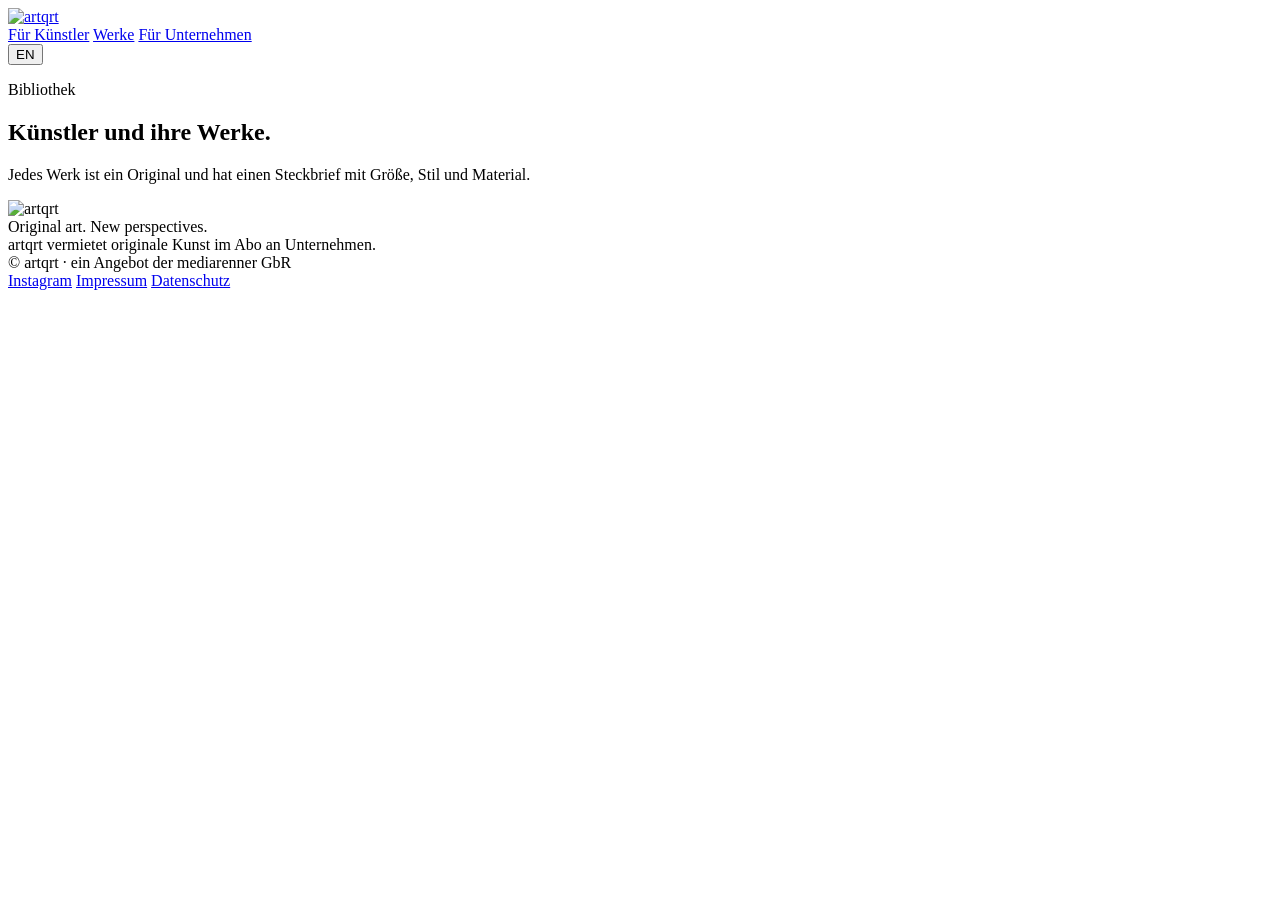
==== bibliothek.html @ bf6b47e0 "Add files via upload" ====
<!DOCTYPE html>
<html lang="de" data-title-en="Library: original art to rent | artqrt">
<head>
<meta charset="utf-8">
<meta name="viewport" content="width=device-width, initial-scale=1, viewport-fit=cover">
<title>Bibliothek: originale Kunst zum Mieten | artqrt</title>
<meta name="description" content="Die artqrt-Bibliothek: Originale von Künstlerinnen und Künstlern zum Mieten, jedes Werk mit Steckbrief zu Größe, Stil und Material.">
<link rel="canonical" href="https://www.artqrt.de/bibliothek.html">
<meta property="og:type" content="website">
<meta property="og:site_name" content="artqrt">
<meta property="og:locale" content="de_DE">
<meta property="og:url" content="https://www.artqrt.de/bibliothek.html">
<meta property="og:title" content="Bibliothek: originale Kunst zum Mieten | artqrt">
<meta property="og:description" content="Die artqrt-Bibliothek: Originale von Künstlerinnen und Künstlern zum Mieten, jedes Werk mit Steckbrief zu Größe, Stil und Material.">
<meta property="og:image" content="https://www.artqrt.de/assets/og.png">
<meta property="og:image:width" content="1200">
<meta property="og:image:height" content="630">
<meta property="og:image:alt" content="artqrt: originale Kunst im Abo für Unternehmen">
<meta name="twitter:card" content="summary_large_image">
<script type="application/ld+json">{"@context": "https://schema.org", "@graph": [{"@type": "Organization", "@id": "https://www.artqrt.de/#org", "name": "artqrt", "legalName": "mediarenner GbR", "description": "artqrt vermietet originale Kunst im Abo an Unternehmen. Die Werke wechseln alle 6 Monate, Versand und Versicherung sind im Preis enthalten.", "url": "https://www.artqrt.de/", "logo": "https://www.artqrt.de/assets/logo.svg", "email": "info@artqrt.de", "telephone": "+49 176 47305606", "vatID": "DE364329565", "address": {"@type": "PostalAddress", "streetAddress": "Liskircherstraße 17", "postalCode": "93049", "addressLocality": "Regensburg", "addressCountry": "DE"}, "slogan": "Art that changes with your space.", "sameAs": ["https://www.instagram.com/artqrt.official/"]}, {"@type": "BreadcrumbList", "itemListElement": [{"@type": "ListItem", "position": 1, "name": "artqrt", "item": "https://www.artqrt.de/"}, {"@type": "ListItem", "position": 2, "name": "Bibliothek", "item": "https://www.artqrt.de/bibliothek.html"}]}]}</script>
<link rel="icon" href="assets/favicon.svg" type="image/svg+xml">
<meta name="theme-color" content="#F6F1E7">
<meta name="color-scheme" content="light">
<link rel="stylesheet" href="assets/site.css">
<script src="assets/site.js"></script>
</head>
<body>
<header class="nav" id="nav">
  <div class="wrap nav-in">
    <a href="index.html" class="brand" aria-label="artqrt Startseite" data-en-label="artqrt home"><img class="logo" src="assets/logo.svg" alt="artqrt" width="113" height="26"></a>
    <nav class="nav-links" aria-label="Hauptnavigation" data-en-label="Main navigation">
      <a href="index.html#anmelden" data-en="For artists">Für Künstler</a>
      <a href="bibliothek.html" data-en="Works">Werke</a>
      <a href="index.html#unternehmen" data-en="For companies">Für Unternehmen</a>
    </nav>
    <div class="nav-tools">
      <button class="lang" id="lang" type="button">EN</button>
    </div>
  </div>
</header>

<main id="top">
  <section class="page-head">
    <div class="wrap">
      <p class="kicker" data-en="Library">Bibliothek</p>
      <h1 data-en="Artists and their works.">Künstler und ihre Werke.</h1>
      <p class="lead" data-en="Every work is an original and has a fact sheet with size, style and material.">Jedes Werk ist ein Original und hat einen Steckbrief mit Größe, Stil und Material.</p>
    </div>
  </section>
  <section class="section" style="padding-top:0" aria-live="polite">
    <div class="wrap">
      <div class="lib" id="lib"></div>
      <div class="empty" id="empty" hidden>
        <h2 data-en="The first works are coming soon.">Die ersten Werke kommen bald.</h2>
        <p data-en="We are looking through the first pre-registrations. As soon as artists are approved, their works appear here.">Wir sichten gerade die ersten Vorab-Anmeldungen. Sobald Künstlerinnen und Künstler freigegeben sind, erscheinen ihre Werke hier.</p>
        <a class="btn" href="index.html#anmelden" data-en="Pre-register as an artist">Als Künstler vorab anmelden</a>
      </div>
    </div>
  </section>
</main>
<footer>
  <div class="wrap">
    <div>
      <img class="logo" src="assets/logo-dark.svg" alt="artqrt" width="105" height="24">
      <div class="claim">Original art. New perspectives.</div>
      <div class="about" data-en="artqrt rents original art by subscription to companies.">artqrt vermietet originale Kunst im Abo an Unternehmen.</div>
      <div class="legalname">© <span id="yr"></span> artqrt · <span data-en="a service of mediarenner GbR">ein Angebot der mediarenner GbR</span></div>
    </div>
    <nav aria-label="Rechtliches und Kanäle" data-en-label="Legal and channels">
      <a href="https://www.instagram.com/artqrt.official/" target="_blank" rel="noopener">Instagram</a>
      <a href="impressum.html" data-en="Legal notice">Impressum</a>
      <a href="datenschutz.html" data-en="Privacy">Datenschutz</a>
    </nav>
  </div>
</footer>
<script>
/* Liest die Bibliothek über die Edge Function "library": nur freigegebene Werke freigegebener Künstler,
   mit Bild-Links, die eine Stunde gültig sind. Ohne Backend (Demo-Modus) bleibt die Bibliothek leer. */
const A = window.ARTQRT, T = A.T, C = A.CONFIG, esc = A.esc;
async function loadWorks() {
  if (!C.backend.url) return [];
  const r = await fetch(`${C.backend.url}/functions/v1/library`,
    { headers: { apikey: C.backend.anonKey, Authorization: `Bearer ${C.backend.anonKey}` } });
  if (!r.ok) throw new Error(`status ${r.status}`);
  return r.json();
}
function card(w) {
  const rows = [[T("Größe", "Size"), `${esc(w.width_cm)} × ${esc(w.height_cm)} cm`], [T("Stil", "Style"), esc(w.style)], [T("Material", "Material"), esc(w.material)], [T("Jahr", "Year"), esc(w.year)]];
  return `<article class="lib-card">
    <div class="pic"><img src="${esc(w.image_url)}" alt="${esc(w.title)}" loading="lazy"></div>
    <div class="brief"><div class="brief-head"><span class="t">${esc(w.title)}</span><span class="tag">Original</span></div><div class="a">${esc(w.artist)}</div>
      <dl>${rows.filter(r => r[1]).map(([k, v]) => `<dt>${k}</dt><dd>${v}</dd>`).join("")}</dl></div>
  </article>`;
}
loadWorks().catch(() => []).then(list => {
  if (!list.length) { document.getElementById("empty").hidden = false; return; }
  document.getElementById("lib").innerHTML = list.map(card).join("");
});
</script>
</body>
</html>
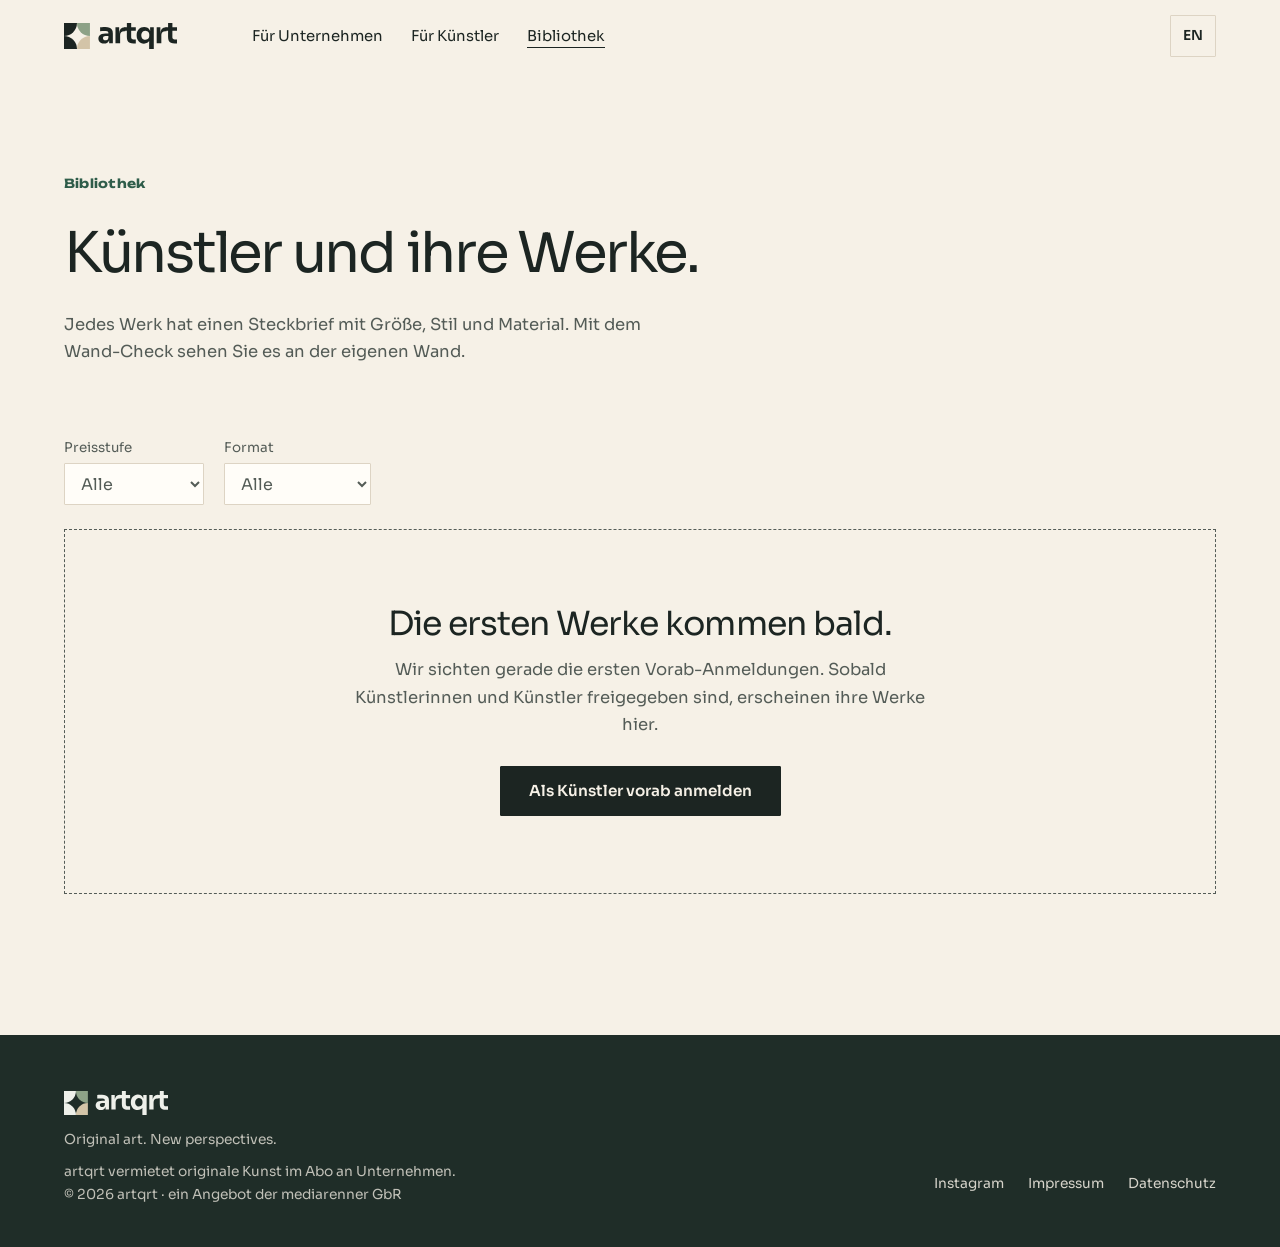
==== commit 25d711c5: "Große Website startklar: Künstler-Seite aus One-Pager, Anfrageformular, Bibliothek mit Preisstufen, " ====
--- a/bibliothek.html
+++ b/bibliothek.html
@@ -4,20 +4,20 @@
 <meta charset="utf-8">
 <meta name="viewport" content="width=device-width, initial-scale=1, viewport-fit=cover">
 <title>Bibliothek: originale Kunst zum Mieten | artqrt</title>
-<meta name="description" content="Die artqrt-Bibliothek: Originale von Künstlerinnen und Künstlern zum Mieten, jedes Werk mit Steckbrief zu Größe, Stil und Material.">
+<meta name="description" content="Die artqrt-Bibliothek: Originale von Künstlerinnen und Künstlern zum Mieten, jedes Werk mit Steckbrief und Wand-Check.">
 <link rel="canonical" href="https://www.artqrt.de/bibliothek.html">
 <meta property="og:type" content="website">
 <meta property="og:site_name" content="artqrt">
 <meta property="og:locale" content="de_DE">
 <meta property="og:url" content="https://www.artqrt.de/bibliothek.html">
 <meta property="og:title" content="Bibliothek: originale Kunst zum Mieten | artqrt">
-<meta property="og:description" content="Die artqrt-Bibliothek: Originale von Künstlerinnen und Künstlern zum Mieten, jedes Werk mit Steckbrief zu Größe, Stil und Material.">
+<meta property="og:description" content="Die artqrt-Bibliothek: Originale von Künstlerinnen und Künstlern zum Mieten, jedes Werk mit Steckbrief und Wand-Check.">
 <meta property="og:image" content="https://www.artqrt.de/assets/og.png">
 <meta property="og:image:width" content="1200">
 <meta property="og:image:height" content="630">
 <meta property="og:image:alt" content="artqrt: originale Kunst im Abo für Unternehmen">
 <meta name="twitter:card" content="summary_large_image">
-<script type="application/ld+json">{"@context": "https://schema.org", "@graph": [{"@type": "Organization", "@id": "https://www.artqrt.de/#org", "name": "artqrt", "legalName": "mediarenner GbR", "description": "artqrt vermietet originale Kunst im Abo an Unternehmen. Die Werke wechseln alle 6 Monate, Versand und Versicherung sind im Preis enthalten.", "url": "https://www.artqrt.de/", "logo": "https://www.artqrt.de/assets/logo.svg", "email": "info@artqrt.de", "telephone": "+49 176 47305606", "vatID": "DE364329565", "address": {"@type": "PostalAddress", "streetAddress": "Liskircherstraße 17", "postalCode": "93049", "addressLocality": "Regensburg", "addressCountry": "DE"}, "slogan": "Art that changes with your space.", "sameAs": ["https://www.instagram.com/artqrt.official/"]}, {"@type": "BreadcrumbList", "itemListElement": [{"@type": "ListItem", "position": 1, "name": "artqrt", "item": "https://www.artqrt.de/"}, {"@type": "ListItem", "position": 2, "name": "Bibliothek", "item": "https://www.artqrt.de/bibliothek.html"}]}]}</script>
+<script type="application/ld+json">{"@context": "https://schema.org", "@graph": [{"@type": "Organization", "@id": "https://www.artqrt.de/#org", "name": "artqrt", "legalName": "mediarenner GbR", "description": "artqrt vermietet originale Kunst im Abo an Unternehmen. Die Werke wechseln alle 6 Monate, Lieferung und Rückversand sind im Preis enthalten.", "url": "https://www.artqrt.de/", "logo": "https://www.artqrt.de/assets/logo.svg", "email": "info@artqrt.de", "telephone": "+49 176 47305606", "vatID": "DE364329565", "address": {"@type": "PostalAddress", "streetAddress": "Liskircherstraße 17", "postalCode": "93049", "addressLocality": "Regensburg", "addressCountry": "DE"}, "slogan": "Art that changes with your space.", "sameAs": ["https://www.instagram.com/artqrt.official/"]}, {"@type": "BreadcrumbList", "itemListElement": [{"@type": "ListItem", "position": 1, "name": "artqrt", "item": "https://www.artqrt.de/"}, {"@type": "ListItem", "position": 2, "name": "Bibliothek", "item": "https://www.artqrt.de/bibliothek.html"}]}]}</script>
 <link rel="icon" href="assets/favicon.svg" type="image/svg+xml">
 <meta name="theme-color" content="#F6F1E7">
 <meta name="color-scheme" content="light">
@@ -29,12 +29,13 @@
   <div class="wrap nav-in">
     <a href="index.html" class="brand" aria-label="artqrt Startseite" data-en-label="artqrt home"><img class="logo" src="assets/logo.svg" alt="artqrt" width="113" height="26"></a>
     <nav class="nav-links" aria-label="Hauptnavigation" data-en-label="Main navigation">
-      <a href="index.html#anmelden" data-en="For artists">Für Künstler</a>
-      <a href="bibliothek.html" data-en="Works">Werke</a>
-      <a href="index.html#unternehmen" data-en="For companies">Für Unternehmen</a>
+      <a href="unternehmen.html" data-en="For companies">Für Unternehmen</a>
+      <a href="kuenstler.html" data-en="For artists">Für Künstler</a>
+      <a href="bibliothek.html" data-en="Library">Bibliothek</a>
     </nav>
     <div class="nav-tools">
       <button class="lang" id="lang" type="button">EN</button>
+      <a href="login.html" class="btn btn-quiet">Login</a>
     </div>
   </div>
 </header>
@@ -44,16 +45,21 @@
     <div class="wrap">
       <p class="kicker" data-en="Library">Bibliothek</p>
       <h1 data-en="Artists and their works.">Künstler und ihre Werke.</h1>
-      <p class="lead" data-en="Every work is an original and has a fact sheet with size, style and material.">Jedes Werk ist ein Original und hat einen Steckbrief mit Größe, Stil und Material.</p>
+      <p class="lead" data-en="Every work has a fact sheet with size, style and material. With the wall check you see it on your own wall.">Jedes Werk hat einen Steckbrief mit Größe, Stil und Material. Mit dem Wand-Check sehen Sie es an der eigenen Wand.</p>
     </div>
   </section>
   <section class="section" style="padding-top:0" aria-live="polite">
     <div class="wrap">
+      <div class="lib-filter" id="filter" hidden>
+        <label><span data-en="Price tier">Preisstufe</span><select id="fTier"><option value="" data-en="All">Alle</option><option value="A">A</option><option value="B">B</option><option value="C">C</option><option value="D">D</option></select></label>
+        <label><span data-en="Format">Format</span><select id="fFormat"><option value="" data-en="All">Alle</option><option value="hoch" data-en="Portrait">Hochformat</option><option value="quer" data-en="Landscape">Querformat</option><option value="quadrat" data-en="Square">Quadratisch</option></select></label>
+        <span class="small muted" id="fCount"></span>
+      </div>
       <div class="lib" id="lib"></div>
       <div class="empty" id="empty" hidden>
         <h2 data-en="The first works are coming soon.">Die ersten Werke kommen bald.</h2>
         <p data-en="We are looking through the first pre-registrations. As soon as artists are approved, their works appear here.">Wir sichten gerade die ersten Vorab-Anmeldungen. Sobald Künstlerinnen und Künstler freigegeben sind, erscheinen ihre Werke hier.</p>
-        <a class="btn" href="index.html#anmelden" data-en="Pre-register as an artist">Als Künstler vorab anmelden</a>
+        <a class="btn" href="kuenstler.html" data-en="Pre-register as an artist">Als Künstler vorab anmelden</a>
       </div>
     </div>
   </section>
@@ -85,16 +91,32 @@
   return r.json();
 }
 function card(w) {
-  const rows = [[T("Größe", "Size"), `${esc(w.width_cm)} × ${esc(w.height_cm)} cm`], [T("Stil", "Style"), esc(w.style)], [T("Material", "Material"), esc(w.material)], [T("Jahr", "Year"), esc(w.year)]];
+  const rows = [[T("Größe", "Size"), w.width_cm && w.height_cm ? `${esc(w.width_cm)} × ${esc(w.height_cm)} cm` : ""], [T("Technik", "Medium"), esc(w.material)], [T("Stil", "Style"), esc(w.style)], [T("Jahr", "Year"), esc(w.year)]];
+  const price = w.tier ? `${T("Stufe", "Tier")} ${esc(w.tier)} · ${w.rent ? `${A.money(w.rent)} ${T("Werkmiete netto pro Monat", "rent net per month")}` : T("Werkmiete auf Anfrage", "rent on request")}` : "";
+  const q = new URLSearchParams({ img: w.image_url, w: w.width_cm, h: w.height_cm, title: w.title });
   return `<article class="lib-card">
-    <div class="pic"><img src="${esc(w.image_url)}" alt="${esc(w.title)}" loading="lazy"></div>
-    <div class="brief"><div class="brief-head"><span class="t">${esc(w.title)}</span><span class="tag">Original</span></div><div class="a">${esc(w.artist)}</div>
-      <dl>${rows.filter(r => r[1]).map(([k, v]) => `<dt>${k}</dt><dd>${v}</dd>`).join("")}</dl></div>
-  </article>`;
+    <div class="pic"><img src="${esc(w.image_url)}" alt="${esc(w.title)}, ${esc(w.artist)}" loading="lazy"></div>
+    <div class="brief"><div class="brief-head"><span class="t">${esc(w.title)}</span><span class="tag">Original</span></div><div class="a">${esc(w.artist)}${w.city ? `, ${esc(w.city)}` : ""}</div>
+      ${w.description ? `<p class="desc">${esc(w.description)}</p>` : ""}
+      <dl>${rows.filter(r => r[1]).map(([k, v]) => `<dt>${k}</dt><dd>${v}</dd>`).join("")}</dl>
+      ${price ? `<div class="fee">${price}</div>` : ""}</div>
+    ${w.freight ? `<div class="fee">${T("Versand per Kunstspedition", "Shipped by art shipper")}: + ${A.money(C.freightSurcharge)} ${T("netto pro Monat", "net per month")}</div>` : ""}
+    <a class="btn btn-quiet" href="wand-check.html?${q}">${T("An meiner Wand ansehen", "See it on my wall")}</a>
+    <a class="link" href="unternehmen.html#anfrage">${T("Anfragen", "Ask about it")}</a></article>`;
+}
+const format = w => { const r = (+w.width_cm || 0) / (+w.height_cm || 1); return !w.width_cm || !w.height_cm ? "" : r > 1.1 ? "quer" : r < 0.9 ? "hoch" : "quadrat"; };
+let all = [];
+function show() {
+  const t = document.getElementById("fTier").value, f = document.getElementById("fFormat").value;
+  const list = all.filter(w => (!t || w.tier === t) && (!f || format(w) === f));
+  document.getElementById("lib").innerHTML = list.map(card).join("");
+  document.getElementById("fCount").textContent = T(`${list.length} von ${all.length} Werken`, `${list.length} of ${all.length} works`);
 }
 loadWorks().catch(() => []).then(list => {
   if (!list.length) { document.getElementById("empty").hidden = false; return; }
-  document.getElementById("lib").innerHTML = list.map(card).join("");
+  all = list; document.getElementById("filter").hidden = false;
+  document.getElementById("fTier").addEventListener("change", show); document.getElementById("fFormat").addEventListener("change", show);
+  show();
 });
 </script>
 </body>
--- a/assets/site.css
+++ b/assets/site.css
@@ -0,0 +1,422 @@
+/* Schriften lokal (DSGVO): Dateien liegen in /fonts, keine Verbindung zu Google */
+@font-face{font-family:'Unbounded';src:url('../fonts/unbounded-700.woff2') format('woff2');font-weight:700;font-style:normal;font-display:swap}
+@font-face{font-family:'Sora';src:url('../fonts/sora-400.woff2') format('woff2');font-weight:400;font-style:normal;font-display:swap}
+@font-face{font-family:'Sora';src:url('../fonts/sora-600.woff2') format('woff2');font-weight:500 600;font-style:normal;font-display:swap}
+@font-face{font-family:'Sora';src:url('../fonts/sora-700.woff2') format('woff2');font-weight:700;font-style:normal;font-display:swap}
+:root{
+  /* artqrt Branding Booklet, Salbei */
+  --paper:#F6F1E7; --wall:#ECE5D8; --wall-deep:#E2D9C8; --ink:#1C2522; --stone:#545C57;
+  --line:#DDD4C4; --sage:#8DA287; --forest:#2F5D4A; --sand:#D3C4A8; --sand-soft:#EFE6D6; --night:#1F2D28;
+  --err:#9A3B2E; --field:#FFFDF8; --on-night:#F6F1E7; --light:rgba(255,252,244,.85); --floor:#DDD3C1;
+  --display:'Unbounded','Arial Black','Helvetica Neue',Arial,sans-serif;
+  --sans:'Sora','Helvetica Neue',Helvetica,Arial,sans-serif;
+  --pad:clamp(20px,5vw,64px); --max:1280px; --ease:cubic-bezier(.22,.61,.36,1);
+  color-scheme:light; box-sizing:border-box;
+  padding-top:env(safe-area-inset-top,0px); padding-bottom:env(safe-area-inset-bottom,0px);
+}
+*,*::before,*::after{box-sizing:inherit}
+html{scroll-behavior:smooth; scroll-padding-top:calc(80px + env(safe-area-inset-top,0px)); -webkit-text-size-adjust:100%}
+body{margin:0; background:var(--paper); color:var(--ink); font:400 16.5px/1.65 var(--sans); -webkit-font-smoothing:antialiased}
+::selection{background:var(--sage); color:#1C2522}
+img{max-width:100%; display:block}
+a{color:inherit}
+.prose a,.ans a,.check a{color:var(--forest); text-underline-offset:3px}
+button,input,select,textarea{font:inherit; color:inherit}
+:focus-visible{outline:2px solid var(--ink); outline-offset:3px}
+@media (prefers-reduced-motion:reduce){*{transition:none!important;animation:none!important} html{scroll-behavior:auto}}
+h1,h2,h3{margin:0; font-family:var(--sans); font-weight:400; letter-spacing:-.03em}
+h2{font-size:clamp(2.1rem,3.8vw,3.3rem); line-height:1.06}
+h3{font-size:1.25rem; line-height:1.3; letter-spacing:-.02em}
+p{margin:0}
+.wrap{max-width:var(--max); margin:0 auto; padding-inline:var(--pad)}
+.muted{color:var(--stone)}
+.small{font-size:.86rem; line-height:1.5}
+.grid12{display:grid; grid-template-columns:repeat(12,1fr); gap:0 24px}
+
+.btn{display:inline-flex; align-items:center; justify-content:center; min-height:50px; padding:0 28px; background:var(--ink); color:var(--paper); border:1px solid var(--ink); border-radius:1px; text-decoration:none; font-weight:500; font-size:.95rem; cursor:pointer; transition:background .3s var(--ease),color .3s var(--ease)}
+.btn:hover{background:transparent; color:var(--ink)}
+.btn[disabled]{opacity:.55; cursor:progress}
+.btn-quiet{background:transparent; color:var(--ink)}
+.btn-quiet:hover{background:var(--ink); color:var(--paper)}
+.link{display:inline-flex; align-items:center; min-height:48px; text-decoration:none; font-weight:500; font-size:.95rem; background:linear-gradient(currentColor,currentColor) 0 calc(100% - 12px)/100% 1px no-repeat}
+
+/* nav */
+.nav{position:fixed; top:0; left:0; right:0; z-index:30; padding-top:env(safe-area-inset-top,0px); transition:background .4s,border-color .4s; border-bottom:1px solid transparent}
+.nav.is-solid{background:color-mix(in srgb,var(--paper) 92%,transparent); backdrop-filter:blur(10px); -webkit-backdrop-filter:blur(10px); border-bottom-color:var(--line)}
+.nav-in{display:flex; align-items:center; height:72px; gap:24px}
+.brand{display:inline-flex; align-items:center; text-decoration:none; color:var(--ink); min-height:44px}
+.logo{display:block; height:26px; width:auto}
+.nav .btn{margin-left:auto; min-height:42px; padding:0 20px; font-size:.9rem}
+
+/* hero */
+.hero{background:var(--paper); padding-top:72px}
+.hero-grid{display:grid; grid-template-columns:repeat(12,1fr); gap:0 clamp(24px,4vw,64px); align-items:center; min-height:min(88vh,860px); padding-block:clamp(32px,6vh,72px)}
+.hero-copy{grid-column:1/span 6}
+.kicker{font-family:var(--display); font-weight:700; font-size:.78rem; letter-spacing:.02em; color:var(--forest); margin-bottom:28px}
+.hero h1{font-weight:400; font-size:clamp(2.5rem,4.6vw,4.4rem); line-height:1.06; letter-spacing:-.04em}
+.hero h1 span{display:block; color:var(--stone)}
+.hero-sub{max-width:38ch; margin-top:28px; color:var(--stone)}
+.hero-cta{display:flex; flex-wrap:wrap; gap:14px 30px; margin-top:36px; align-items:center}
+.hero-scene{grid-column:7/span 6; position:relative; align-self:stretch; min-height:560px}
+.room{position:absolute; inset:0; overflow:hidden; background:radial-gradient(120% 80% at 18% 0%,var(--light) 0%,transparent 60%),var(--wall)}
+.room-svg{position:absolute; left:0; right:0; bottom:0; width:100%; height:auto}
+/* painting box in room units: centre 50 %, bottom at 470/750 of room-svg; JS keeps it aligned */
+.painting{position:absolute; left:50%; transform:translateX(-50%); box-sizing:content-box; padding:var(--fp,8px); background:linear-gradient(135deg,#CDB590,#A88D69); box-shadow:0 2px 3px rgba(40,30,20,.12),0 22px 40px -18px rgba(40,30,20,.45),18px 30px 60px -30px rgba(40,30,20,.3); transition:width .6s var(--ease),height .6s var(--ease),top .6s var(--ease),opacity .45s var(--ease)}
+.painting.swap{opacity:0}
+.painting .canvas{width:100%; height:100%; overflow:hidden; background:#EAE2D3}
+.painting .canvas svg,.painting .canvas img{width:100%; height:100%; display:block; object-fit:fill}
+.room-note{position:absolute; right:clamp(14px,2vw,24px); bottom:10px; margin:0; font-size:.74rem; color:var(--stone)}
+.menu-btn{display:none}
+.d-touch{display:none}
+@media (max-width:900px){.hero-copy,.hero-scene{grid-column:1/-1} .hero-copy{padding-bottom:40px} .hero-scene{min-height:0; aspect-ratio:4/5; max-height:620px} .hero-grid{padding-bottom:0}}
+
+/* process + criteria */
+.section{padding-block:clamp(88px,11vw,160px)}
+.process{display:grid; grid-template-columns:repeat(3,1fr); gap:clamp(28px,4vw,56px); margin-top:64px; border-top:2px solid var(--sage)}
+.process article{padding-top:24px}
+.process .n{font-family:var(--display); font-weight:700; font-size:.95rem; color:var(--forest); margin-bottom:10px}
+.process p{margin-top:10px; color:var(--stone); max-width:32ch}
+.criteria{margin-top:clamp(72px,9vw,120px)}
+.criteria h3{grid-column:1/span 4}
+.criteria ul{grid-column:6/span 7; list-style:none; margin:0; padding:0; display:grid; grid-template-columns:1fr 1fr; gap:22px 32px}
+.criteria li{padding-top:14px; border-top:1px solid var(--line)}
+@media (max-width:820px){.process{grid-template-columns:1fr} .criteria h3,.criteria ul{grid-column:1/-1} .criteria ul{margin-top:28px; grid-template-columns:1fr}}
+.guide>h2{grid-column:1/span 4}
+.guide-list{grid-column:6/span 7; display:grid; grid-template-columns:1fr 1fr; gap:40px 32px}
+.guide-list article{padding-top:16px; border-top:1px solid var(--line)}
+.guide-list p{margin-top:10px; color:var(--stone)}
+@media (max-width:900px){.guide>h2,.guide-list{grid-column:1/-1} .guide-list{margin-top:40px}}
+@media (max-width:560px){.guide-list{grid-template-columns:1fr; gap:28px}}
+
+/* form */
+.form-sec{background:var(--wall); padding-block:clamp(88px,11vw,150px)}
+.form-head{display:flex; justify-content:space-between; align-items:end; flex-wrap:wrap; gap:16px 32px; margin-bottom:48px}
+form{background:var(--paper); padding:clamp(24px,5vw,72px)}
+fieldset{border:0; padding:0; margin:0 0 clamp(56px,7vw,88px); display:grid; grid-template-columns:repeat(12,1fr); gap:0 24px}
+fieldset:last-of-type{margin-bottom:0}
+
+.fs-title{grid-column:1/span 4}
+.fs-title .n{font-family:var(--display); font-weight:700; font-size:.9rem; color:var(--forest)}
+.fs-title h3{margin-top:4px}
+.fs-title p{margin-top:10px; color:var(--stone); font-size:.93rem; max-width:30ch}
+.fs-body{grid-column:5/span 8; display:grid; grid-template-columns:1fr 1fr; gap:22px 20px}
+.full{grid-column:1/-1}
+@media (max-width:900px){.fs-title,.fs-body{grid-column:1/-1} .fs-body{margin-top:28px}}
+@media (max-width:560px){.fs-body{grid-template-columns:1fr}}
+.field label,.field .lbl{display:block; font-size:.88rem; font-weight:500; margin-bottom:8px}
+.field .opt{font-weight:400; color:var(--stone)}
+input[type=text],input[type=email],input[type=tel],input[type=url],input[type=number],input[type=month],select,textarea{width:100%; min-height:50px; padding:12px 14px; background:var(--field); border:1px solid var(--line); border-radius:1px; font-size:16px; transition:border-color .2s}
+textarea{min-height:120px; resize:vertical; line-height:1.5}
+input:focus,select:focus,textarea:focus{outline:none; border-color:var(--ink)}
+.field.invalid input,.field.invalid textarea,.field.invalid select{border-color:var(--err)}
+.hint{font-size:.82rem; color:var(--stone); margin-top:6px}
+.error{font-size:.82rem; color:var(--err); margin-top:6px; display:none}
+.field.invalid .error{display:block}
+.chips{display:flex; flex-wrap:wrap; gap:8px}
+.chip input{position:absolute; opacity:0; pointer-events:none}
+.chip span{display:inline-flex; align-items:center; min-height:40px; padding:0 14px; border:1px solid var(--line); cursor:pointer; font-size:.92rem; transition:all .2s; user-select:none}
+.chip input:checked+span{background:var(--ink); color:var(--paper); border-color:var(--ink)}
+.chip input:focus-visible+span{outline:2px solid var(--ink); outline-offset:2px}
+.radios{display:grid; gap:10px}
+.radio{display:flex; gap:12px; align-items:flex-start; cursor:pointer; font-size:.95rem}
+.radio input,.check input{width:18px; height:18px; margin:3px 0 0; accent-color:var(--ink); flex:none}
+.check{display:flex; gap:14px; align-items:flex-start; cursor:pointer; font-size:.93rem}
+.check input{margin-right:2px!important}
+.field label.check{display:flex; font-weight:400; font-size:.93rem; margin-bottom:0}
+.counter:empty,.works:empty{display:none}
+
+/* dropzone */
+.drop{grid-column:1/-1; border:1px dashed var(--stone); padding:clamp(28px,5vw,48px); text-align:center; cursor:pointer; transition:background .25s,border-color .25s}
+.drop:hover,.drop.over{background:var(--sand-soft); border-color:var(--ink)}
+.drop strong{font-weight:400; font-size:1.3rem; letter-spacing:-.02em; display:block}
+.drop p{margin-top:8px; color:var(--stone); font-size:.9rem}
+.drop input{position:absolute; width:1px; height:1px; opacity:0}
+.works{grid-column:1/-1; display:grid; gap:20px}
+.work{border:1px solid var(--line); display:grid; grid-template-columns:minmax(0,1fr) minmax(0,1.25fr)}
+.work-wall{background:var(--wall); position:relative; overflow:hidden; display:flex; flex-direction:column}
+.scene{position:relative; width:100%; margin:auto 0}
+.scene .art{position:absolute; background-size:cover; background-position:center; box-shadow:0 1px 1px rgba(30,25,20,.08),0 12px 24px -10px rgba(30,25,20,.35); transition:all .45s var(--ease)}
+.scene .sb{position:absolute; bottom:0; background:var(--wall-deep); border-top:4px solid var(--sand)}
+.scene-note{display:flex; justify-content:space-between; gap:12px; padding:10px 14px; font-size:.78rem; color:var(--stone); border-top:1px solid var(--line)}
+.ratio-warn{color:var(--err)}
+.work-fields{padding:22px; display:grid; grid-template-columns:1fr 1fr; gap:16px 14px; align-content:start}
+.work-fields .field label{font-size:.82rem}
+.work-fields input,.work-fields select{min-height:44px; padding:9px 12px}
+.work-top{grid-column:1/-1; display:flex; justify-content:space-between; align-items:center; gap:12px}
+.work-top .fn{font-size:.82rem; color:var(--stone); overflow:hidden; text-overflow:ellipsis; white-space:nowrap}
+.remove{background:none; border:0; cursor:pointer; font-size:.84rem; text-decoration:underline; text-underline-offset:3px; padding:8px 0; color:var(--stone); flex:none}
+.remove:hover{color:var(--ink)}
+@media (max-width:760px){.work{grid-template-columns:1fr}}
+@media (max-width:420px){.work-fields>.field{grid-column:1/-1} .work-fields>.field[data-k=w],.work-fields>.field[data-k=h],.work-fields>.field[data-k=material],.work-fields>.field[data-k=year]{grid-column:auto}}
+.counter{grid-column:1/-1; font-size:.86rem; color:var(--stone)}
+
+.submit-row{display:flex; flex-wrap:wrap; justify-content:space-between; align-items:center; gap:20px; margin-top:48px; padding-top:28px; border-top:1px solid var(--line)}
+.form-error{color:var(--err); font-size:.92rem; min-height:1.4em}
+.demo-note{font-size:.82rem; color:var(--stone); border:1px solid var(--line); padding:4px 10px}
+.success{display:none; background:var(--paper); padding:clamp(40px,7vw,96px)}
+.success h3{font-weight:400; font-size:clamp(2rem,3.6vw,3rem); line-height:1.1; letter-spacing:-.04em}
+.success p{margin-top:20px; color:var(--stone); max-width:52ch}
+.done form{display:none} .done .success{display:block}
+
+/* steckbrief */
+.brief{background:var(--paper); border-top:2px solid var(--ink); padding:16px 18px 14px; font-size:.84rem; line-height:1.45}
+.brief-head{display:flex; justify-content:space-between; align-items:baseline; gap:12px}
+.brief .t{font-weight:500; font-size:1.05rem; line-height:1.25; letter-spacing:-.01em}
+.brief .tag{font-size:.74rem; color:var(--stone); border:1px solid var(--line); padding:1px 7px; white-space:nowrap}
+.brief .a{margin-top:2px}
+.brief dl{display:grid; grid-template-columns:auto 1fr; gap:5px 16px; margin:12px 0 0; padding-top:10px; border-top:1px solid var(--line)}
+.brief dt{color:var(--stone)} .brief dd{margin:0}
+.brief .open{color:var(--stone); opacity:.7}
+.brief-slot{padding:0 14px 14px}
+.brief-slot .brief{box-shadow:0 1px 2px rgba(0,0,0,.05)}
+/* examples */
+.examples{display:grid; grid-template-columns:1fr 1fr; gap:clamp(24px,3vw,40px); margin-top:56px}
+.ex-wall{background:var(--wall); padding:clamp(28px,6vw,64px) clamp(24px,5vw,56px) clamp(24px,4vw,40px); display:flex; flex-direction:column}
+.ex-art{display:flex; justify-content:center; align-items:center; min-height:clamp(220px,30vw,380px)}
+.ex-art .frame{width:var(--fw)}
+.ex-wall .brief{margin-top:clamp(28px,4vw,44px); align-self:flex-end; width:min(100%,300px); box-shadow:0 1px 2px rgba(0,0,0,.06)}
+.frame{position:relative; box-shadow:0 1px 1px rgba(30,25,20,.08),0 14px 28px -12px rgba(30,25,20,.32),0 30px 60px -30px rgba(30,25,20,.25)}
+.frame svg{width:100%; height:auto; display:block}
+.frame--oak{padding:clamp(5px,1.2%,9px); background:linear-gradient(135deg,#C2AA88,#A88F6C)}
+.frame--dark{padding:clamp(5px,1.1%,8px); background:#1C2522}
+.frame--dark .mat{background:#FBF8F1; padding:7%}
+.ex-cta{display:flex; flex-wrap:wrap; gap:14px 28px; align-items:center; margin-top:48px}
+@media (max-width:820px){.examples{grid-template-columns:1fr}}
+.works-fits{grid-column:1/-1}
+.ex-h{grid-column:1/span 7} .ex-p{grid-column:9/span 4; align-self:end}
+@media (max-width:820px){.ex-h,.ex-p{grid-column:1/-1} .ex-p{margin-top:18px}}
+/* faq + footer */
+.faq-list{grid-column:6/span 7; border-top:1px solid var(--ink)}
+.faq .grid12>h2{grid-column:1/span 4}
+details{border-bottom:1px solid var(--line)}
+summary{list-style:none; cursor:pointer; padding:22px 40px 22px 0; position:relative; font-weight:400; font-size:1.15rem; letter-spacing:-.015em}
+summary::-webkit-details-marker{display:none}
+summary::after,summary::before{content:""; position:absolute; right:6px; top:50%; width:14px; height:1px; background:var(--ink); transition:transform .35s var(--ease)}
+summary::before{transform:rotate(90deg)} details[open] summary::before{transform:rotate(0)}
+details .ans{padding:0 0 24px; color:var(--stone); max-width:60ch}
+@media (max-width:900px){.faq .grid12>h2,.faq-list{grid-column:1/-1} .faq-list{margin-top:40px}}
+footer{background:var(--night); color:var(--on-night); padding-block:56px calc(40px + env(safe-area-inset-bottom,0px)); font-size:.86rem}
+footer .wrap{display:flex; justify-content:space-between; align-items:flex-end; flex-wrap:wrap; gap:24px}
+footer .logo{height:24px; margin-bottom:14px}
+footer .claim{opacity:.75}
+footer nav{display:flex; flex-wrap:wrap; gap:4px 24px}
+footer a{text-decoration:none; display:inline-flex; min-height:44px; align-items:center; opacity:.85} footer a:hover{opacity:1; text-decoration:underline; text-underline-offset:4px}
+
+/* ===== Website: Navigation, Sprache, Unterseiten ===== */
+:root{--navh:72px}
+.i18n-pending body{visibility:hidden}
+.hero{padding-top:var(--navh)}
+.nav-links{display:flex; gap:28px; margin-left:clamp(16px,4vw,56px)}
+.nav-links a{display:inline-flex; align-items:center; min-height:44px; text-decoration:none; font-size:.93rem; background:linear-gradient(currentColor,currentColor) 0 calc(100% - 10px)/0 1px no-repeat; transition:background-size .3s var(--ease)}
+.nav-links a:hover,.nav-links a[aria-current=page]{background-size:100% 1px}
+.nav-tools{margin-left:auto; display:flex; align-items:center; gap:10px}
+.nav .btn{margin-left:0}
+.lang{min-height:42px; min-width:46px; padding:0 12px; background:none; border:1px solid var(--line); border-radius:1px; font-size:.86rem; font-weight:500; cursor:pointer; transition:border-color .2s}
+.lang:hover{border-color:var(--ink)}
+@media (max-width:820px){
+  :root{--navh:60px}
+  .nav{background:var(--paper); border-bottom-color:var(--line)}
+  .nav-in{height:60px; gap:10px}
+  .nav-links{display:none; position:absolute; top:100%; left:0; right:0; flex-direction:column; gap:0; margin:0; padding:4px var(--pad) 12px; background:var(--paper); border-bottom:1px solid var(--line)}
+  .nav.is-open .nav-links{display:flex}
+  .nav-links a{min-height:48px; font-size:1rem; background:none; border-top:1px solid var(--line)}
+  .menu-btn{display:inline-flex; flex-direction:column; justify-content:center; gap:6px; width:46px; height:42px; padding:0 12px; background:none; border:1px solid var(--line); border-radius:1px; cursor:pointer}
+  .menu-btn span{display:block; height:1.5px; background:var(--ink); transition:transform .3s var(--ease)}
+  .nav.is-open .menu-btn span:first-child{transform:translateY(3.75px) rotate(45deg)}
+  .nav.is-open .menu-btn span:last-child{transform:translateY(-3.75px) rotate(-45deg)}
+}
+.page-head{padding:calc(var(--navh) + clamp(48px,8vw,104px)) 0 clamp(40px,6vw,72px)}
+.page-head h1{font-weight:400; font-size:clamp(2.4rem,4.4vw,4.2rem); line-height:1.06; letter-spacing:-.04em; max-width:18ch}
+.page-head h1 span{display:block; color:var(--stone)}
+.page-head .lead{max-width:52ch; margin-top:28px; color:var(--stone)}
+.band{background:var(--wall)}
+.process--4{grid-template-columns:repeat(4,1fr)}
+@media (max-width:980px){.process--4{grid-template-columns:1fr 1fr}}
+@media (max-width:560px){.process--4{grid-template-columns:1fr}}
+
+/* Startseite: zwei Einstiege */
+.doors{display:grid; grid-template-columns:1fr 1fr; gap:clamp(24px,3vw,40px)}
+.door{background:var(--wall); padding:clamp(28px,5vw,56px); display:flex; flex-direction:column; gap:16px; text-decoration:none; min-height:300px; transition:background .3s var(--ease)}
+.door:hover{background:var(--wall-deep)}
+.door h3{font-size:clamp(1.7rem,2.6vw,2.3rem); letter-spacing:-.03em}
+.door p{color:var(--stone); max-width:38ch}
+.door .link{margin-top:auto; align-self:flex-start}
+@media (max-width:820px){.doors{grid-template-columns:1fr}}
+
+/* Pakete */
+.plans{display:grid; grid-template-columns:repeat(3,1fr); gap:clamp(20px,2.4vw,32px); margin-top:56px}
+.plan{background:var(--paper); border:1px solid var(--line); padding:clamp(24px,3vw,40px); display:flex; flex-direction:column}
+.plan .price{font-size:clamp(2.2rem,3.4vw,3rem); line-height:1; letter-spacing:-.04em; margin-top:20px}
+.plan .per{font-size:.9rem; color:var(--stone); letter-spacing:0}
+.plan .gross{font-size:.82rem; color:var(--stone); margin-top:8px}
+.plan ul{list-style:none; margin:24px 0 28px; padding:0}
+.plan li{padding:11px 0; border-top:1px solid var(--line); font-size:.93rem}
+.plan .btn{margin-top:auto}
+@media (max-width:900px){.plans{grid-template-columns:1fr}}
+.terms{margin-top:28px; color:var(--stone); max-width:70ch}
+.calc{margin-top:clamp(56px,7vw,88px); background:var(--paper); padding:clamp(24px,4vw,56px); display:grid; grid-template-columns:1fr 1fr; gap:32px clamp(24px,4vw,64px)}
+.calc h3{font-size:clamp(1.5rem,2.2vw,1.9rem)}
+.calc p{margin-top:12px; color:var(--stone); max-width:46ch}
+.calc-form{display:grid; grid-template-columns:1fr 1fr; gap:18px 16px; align-content:start}
+.calc-out{grid-column:1/-1; padding-top:18px; border-top:1px solid var(--line)}
+.calc-out strong{display:block; font-weight:400; font-size:clamp(1.8rem,2.8vw,2.4rem); letter-spacing:-.03em; line-height:1.1}
+.calc-out span{display:block; margin-top:4px}
+.tiers{width:100%; max-width:46ch; margin-top:20px; border-collapse:collapse; font-variant-numeric:tabular-nums}
+.tiers th,.tiers td{text-align:left; padding:10px 0; border-bottom:1px solid var(--line)}
+.tiers th{font-weight:400; color:var(--stone); font-size:.85rem}
+.tiers td:last-child,.tiers th:last-child{text-align:right}
+@media (max-width:820px){.calc{grid-template-columns:1fr}}
+@media (max-width:420px){.calc-form{grid-template-columns:1fr}}
+.split{display:grid; grid-template-columns:repeat(12,1fr); gap:0 24px; align-items:end}
+.split h2{grid-column:1/span 7}
+.split .side{grid-column:9/span 4}
+.split .side p{color:var(--stone)}
+.split .hero-cta{margin-top:24px}
+@media (max-width:820px){.split h2,.split .side{grid-column:1/-1} .split .side{margin-top:18px}}
+
+/* Bibliothek */
+.lib{display:grid; grid-template-columns:repeat(auto-fill,minmax(280px,1fr)); gap:clamp(20px,2.4vw,32px)}
+.lib-card{background:var(--wall); padding:24px; display:flex; flex-direction:column; gap:20px}
+.lib-card .pic{display:flex; justify-content:center; align-items:center; min-height:240px}
+.lib-card .pic img{max-height:300px; width:auto; box-shadow:0 1px 1px rgba(30,25,20,.08),0 14px 28px -12px rgba(30,25,20,.32)}
+.lib-card .brief{box-shadow:0 1px 2px rgba(0,0,0,.05)}
+.lib-card .fee{font-size:.84rem; color:var(--stone)}
+.lib-card .btn{align-self:flex-start; min-height:44px; padding:0 20px; font-size:.9rem}
+.empty{border:1px dashed var(--stone); padding:clamp(32px,6vw,80px); text-align:center}
+.empty h2{font-size:clamp(1.6rem,2.6vw,2.2rem)}
+.empty p{margin:14px auto 28px; color:var(--stone); max-width:48ch}
+
+/* Login */
+.auth{max-width:520px; background:var(--paper); padding:clamp(24px,5vw,48px)}
+.tabs{display:flex; border-bottom:1px solid var(--line); margin-bottom:28px}
+.tab{flex:1; min-height:48px; background:none; border:0; border-bottom:2px solid transparent; margin-bottom:-1px; cursor:pointer; color:var(--stone)}
+.tab[aria-selected=true]{border-bottom-color:var(--ink); color:var(--ink); font-weight:500}
+.auth form{background:none; padding:0; display:grid; gap:20px}
+input[type=password]{width:100%; min-height:50px; padding:12px 14px; background:var(--field); border:1px solid var(--line); border-radius:1px; font-size:16px}
+input[type=password]:focus{outline:none; border-color:var(--ink)}
+.auth .switch{font-size:.9rem; color:var(--stone)}
+.auth .switch button{background:none; border:0; padding:0; cursor:pointer; text-decoration:underline; text-underline-offset:3px; color:var(--forest)}
+.auth-msg{font-size:.92rem; min-height:1.4em}
+.auth-msg.is-err{color:var(--err)}
+
+/* Wand-Check */
+.wc{position:relative; max-width:720px; aspect-ratio:3/4; max-height:78vh; margin:0 auto; overflow:hidden; background:var(--wall-deep); touch-action:none; user-select:none}
+.wc video,.wc .wc-bg{position:absolute; inset:0; width:100%; height:100%; object-fit:cover; display:none}
+.wc.is-cam video,.wc.is-photo .wc-bg{display:block}
+.wc-art{position:absolute; left:50%; top:42%; transform:translate(-50%,-50%); cursor:grab; box-shadow:0 2px 3px rgba(20,15,10,.2),0 22px 40px -14px rgba(20,15,10,.55)}
+.wc-art:active{cursor:grabbing}
+.wc-art img{display:block; width:100%; height:100%; pointer-events:none}
+.wc-bar{max-width:720px; margin:20px auto 0; display:grid; gap:18px}
+.wc-row{display:flex; flex-wrap:wrap; gap:12px 16px; align-items:center}
+.wc-row .btn{min-height:46px; padding:0 20px}
+.wc-row input[type=file]{position:absolute; width:1px; height:1px; opacity:0}
+.wc-range{display:grid; grid-template-columns:auto 1fr auto; gap:14px; align-items:center; font-size:.9rem}
+.wc-range input{width:100%; accent-color:var(--ink)}
+.wc-note{font-size:.84rem; color:var(--stone)}
+
+/* Rechtstexte */
+.legal{max-width:760px}
+.legal h2{font-weight:500; font-size:1.2rem; letter-spacing:-.015em; line-height:1.3; margin:48px 0 10px; padding-top:24px; border-top:1px solid var(--line)}
+.legal h3{font-weight:500; font-size:1rem; margin:28px 0 6px}
+.legal p,.legal li{color:#2E3633; max-width:68ch}
+.legal p{margin:0 0 14px}
+.legal a{color:var(--forest); text-underline-offset:3px}
+.ph{background:var(--sand); color:var(--ink); padding:1px 6px}
+.draft{background:var(--wall); border-left:3px solid var(--sage); padding:16px 20px; font-size:.9rem; margin-bottom:40px}
+.draft p{margin:0}
+footer .legalname{opacity:.75}
+
+/* Konto: Aufträge mit Phasen */
+.order{background:var(--paper); border:1px solid var(--line); padding:clamp(20px,3vw,36px); margin-top:20px}
+.order-head{display:flex; justify-content:space-between; align-items:baseline; flex-wrap:wrap; gap:6px 16px}
+.order-head .small{color:var(--stone)}
+.steps{list-style:none; margin:22px 0; padding:0; display:grid; grid-template-columns:repeat(5,1fr); gap:8px}
+.steps li{padding-top:10px; border-top:2px solid var(--line); font-size:.8rem; color:var(--stone)}
+.steps li.is-done{border-top-color:var(--sage); color:var(--ink)}
+.steps li.is-now{border-top-color:var(--ink); color:var(--ink); font-weight:500}
+@media (max-width:560px){.steps{grid-template-columns:1fr} .steps li{padding:8px 0 0}}
+.order p{max-width:62ch}
+.order .note{margin-top:12px; background:var(--sand-soft); padding:12px 16px; font-size:.92rem}
+.order-actions{display:flex; flex-wrap:wrap; gap:12px 16px; align-items:center; margin-top:18px}
+.order-actions .btn{min-height:46px; padding:0 20px}
+.order-actions input[type=file]{position:absolute; width:1px; height:1px; opacity:0}
+.acct-list{list-style:none; margin:20px 0 0; padding:0; border-top:1px solid var(--line)}
+.acct-list li{display:flex; justify-content:space-between; gap:16px; padding:14px 0; border-bottom:1px solid var(--line)}
+.acct-list .muted{white-space:nowrap}
+.acct-h{margin-top:clamp(56px,7vw,88px)}
+footer .about{opacity:.75; margin-top:10px}
+
+/* ===== Handy-Ansicht: Raumszene zuerst, kompaktere Abschnitte ===== */
+@media (min-width:761px){.ship-info summary{display:none}}
+.ship-info{border:0}
+.ship-info p{background:var(--sand-soft); padding:18px 20px; font-size:.93rem; max-width:none}
+@media (hover:none),(max-width:760px){
+  .d-desk{display:none}
+  .d-touch{display:inline-flex; align-items:center; justify-content:center; min-height:48px; padding:0 26px; background:var(--ink); color:var(--paper); font-size:.95rem; font-weight:500; letter-spacing:0}
+}
+@media (max-width:760px){
+  h2{font-size:1.9rem}
+  .section{padding-block:56px}
+  .form-sec{padding-block:56px}
+
+  .hero-grid{display:flex; flex-direction:column; min-height:0; padding-block:0 44px}
+  .hero-scene{order:-1; min-height:0; max-height:none; aspect-ratio:auto; margin-inline:calc(var(--pad)*-1)}
+  .room{position:relative; inset:auto; height:clamp(250px,44svh,400px)}
+  .room::before{content:""; position:absolute; left:0; right:0; bottom:0; height:6.4%; background:var(--floor)}
+  .room-svg{height:100%}
+  .room-note{position:static; padding:8px var(--pad) 0; font-size:.72rem}
+  .hero-copy{display:flex; flex-direction:column; padding:22px 0 0}
+  .hero .kicker{margin-bottom:12px; font-size:.7rem}
+  .hero h1{font-size:clamp(1.85rem,8.2vw,2.5rem)}
+  .hero-cta{order:1; margin-top:22px; gap:6px 24px}
+  .hero-sub{order:2; margin-top:20px; max-width:none; font-size:.97rem}
+
+  .examples{display:flex; overflow-x:auto; scroll-snap-type:x mandatory; gap:12px; margin-top:28px; margin-inline:calc(var(--pad)*-1); padding-inline:var(--pad); scroll-padding-inline:var(--pad); scrollbar-width:none}
+  .examples::-webkit-scrollbar{display:none}
+  .ex-wall{flex:0 0 84%; scroll-snap-align:start; padding:26px 16px 16px}
+  .ex-art{min-height:230px}
+  .ex-wall .brief{margin-top:22px; width:100%}
+  .ex-cta{margin-top:28px}
+
+  .process{margin-top:28px; gap:0}
+  .process article{display:grid; grid-template-columns:42px 1fr; padding:18px 0; border-bottom:1px solid var(--line)}
+  .process .n{grid-row:1/3; margin:4px 0 0}
+  .process p{margin-top:4px; max-width:none; font-size:.95rem}
+  .criteria{margin-top:44px}
+  .criteria ul{margin-top:16px; gap:0}
+  .criteria li{padding:12px 0}
+
+  .form-head{margin-bottom:22px}
+  form{margin-inline:calc(var(--pad)*-1 + 6px); padding:26px 16px}
+  fieldset{margin-bottom:40px}
+  .fs-title p{max-width:none; margin-top:6px}
+  .fs-body{margin-top:18px; gap:16px}
+  textarea{min-height:104px}
+  .chips{gap:6px}
+  .chip span{min-height:38px; padding:0 11px; font-size:.86rem}
+  .drop{padding:22px 16px}
+  .drop p{font-size:.84rem}
+  .work-fields{padding:16px; gap:14px 12px}
+  .ship-info{background:var(--sand-soft)}
+  .ship-info summary{padding:14px 44px 14px 16px; font-size:.95rem; font-weight:500}
+  .ship-info summary::after,.ship-info summary::before{right:16px}
+  .ship-info p{padding:0 16px 16px; background:none}
+  .submit-row{margin-top:32px; padding-top:20px}
+  .submit-row .btn{width:100%}
+  .guide-list{margin-top:28px; gap:22px}
+  .faq .faq-list{margin-top:24px}
+  summary{padding:18px 40px 18px 0; font-size:1.05rem}
+}
+
+/* Bibliothek: Filter und Beschreibung */
+.lib-filter{display:flex; flex-wrap:wrap; gap:12px 20px; align-items:flex-end; margin-bottom:24px}
+.lib-filter label{display:grid; gap:4px; font-size:.84rem; color:var(--stone)}
+.lib-filter select{min-height:42px; padding:8px 12px; min-width:140px}
+.brief .desc{margin-top:10px; color:var(--ink)}
+.lib-card .fee{font-variant-numeric:tabular-nums}
+.lib-card > .link{align-self:flex-start; margin-top:-8px; font-size:.9rem}
+.brief .fee{margin-top:10px; padding-top:8px; border-top:1px solid var(--line)}
+
+/* Startseite: Hinweis für Künstler bei Links mit ?ref= */
+.ref-hint{padding-top:96px; margin-bottom:-72px}
+@media (max-width:760px){.ref-hint{padding-top:84px; margin-bottom:0}}
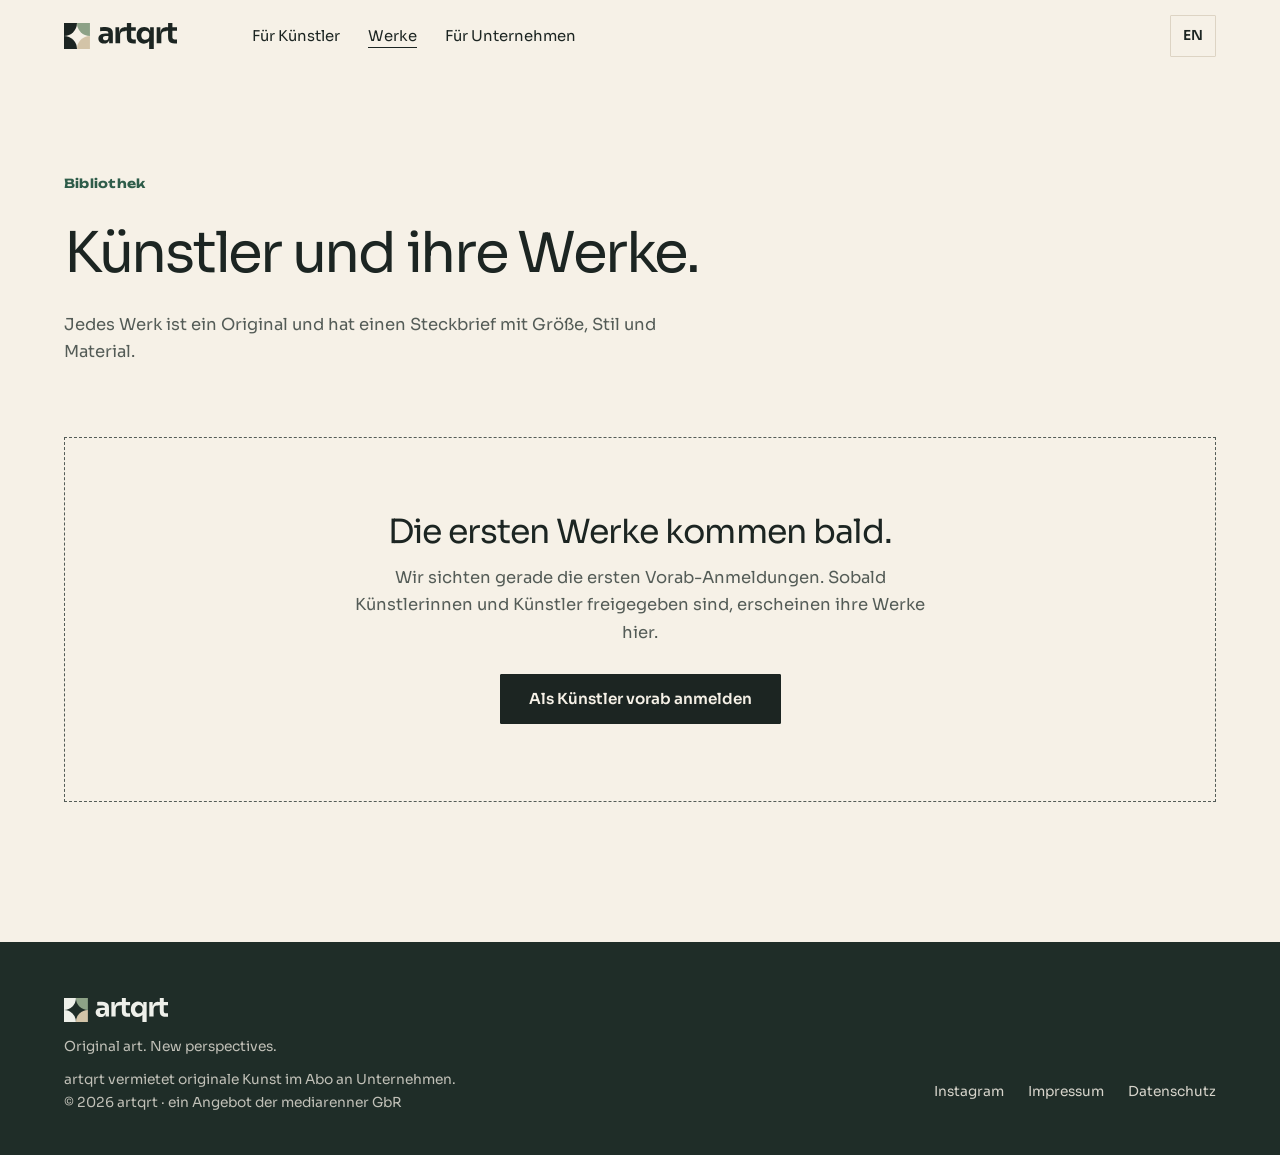
==== commit 775b3110: "One-Pager: Versicherung mit Standardformulierung statt „versicherter Versand“ Co-Authored-By: Claude" ====
--- a/bibliothek.html
+++ b/bibliothek.html
@@ -4,20 +4,20 @@
 <meta charset="utf-8">
 <meta name="viewport" content="width=device-width, initial-scale=1, viewport-fit=cover">
 <title>Bibliothek: originale Kunst zum Mieten | artqrt</title>
-<meta name="description" content="Die artqrt-Bibliothek: Originale von Künstlerinnen und Künstlern zum Mieten, jedes Werk mit Steckbrief und Wand-Check.">
+<meta name="description" content="Die artqrt-Bibliothek: Originale von Künstlerinnen und Künstlern zum Mieten, jedes Werk mit Steckbrief zu Größe, Stil und Material.">
 <link rel="canonical" href="https://www.artqrt.de/bibliothek.html">
 <meta property="og:type" content="website">
 <meta property="og:site_name" content="artqrt">
 <meta property="og:locale" content="de_DE">
 <meta property="og:url" content="https://www.artqrt.de/bibliothek.html">
 <meta property="og:title" content="Bibliothek: originale Kunst zum Mieten | artqrt">
-<meta property="og:description" content="Die artqrt-Bibliothek: Originale von Künstlerinnen und Künstlern zum Mieten, jedes Werk mit Steckbrief und Wand-Check.">
+<meta property="og:description" content="Die artqrt-Bibliothek: Originale von Künstlerinnen und Künstlern zum Mieten, jedes Werk mit Steckbrief zu Größe, Stil und Material.">
 <meta property="og:image" content="https://www.artqrt.de/assets/og.png">
 <meta property="og:image:width" content="1200">
 <meta property="og:image:height" content="630">
 <meta property="og:image:alt" content="artqrt: originale Kunst im Abo für Unternehmen">
 <meta name="twitter:card" content="summary_large_image">
-<script type="application/ld+json">{"@context": "https://schema.org", "@graph": [{"@type": "Organization", "@id": "https://www.artqrt.de/#org", "name": "artqrt", "legalName": "mediarenner GbR", "description": "artqrt vermietet originale Kunst im Abo an Unternehmen. Die Werke wechseln alle 6 Monate, Lieferung und Rückversand sind im Preis enthalten.", "url": "https://www.artqrt.de/", "logo": "https://www.artqrt.de/assets/logo.svg", "email": "info@artqrt.de", "telephone": "+49 176 47305606", "vatID": "DE364329565", "address": {"@type": "PostalAddress", "streetAddress": "Liskircherstraße 17", "postalCode": "93049", "addressLocality": "Regensburg", "addressCountry": "DE"}, "slogan": "Art that changes with your space.", "sameAs": ["https://www.instagram.com/artqrt.official/"]}, {"@type": "BreadcrumbList", "itemListElement": [{"@type": "ListItem", "position": 1, "name": "artqrt", "item": "https://www.artqrt.de/"}, {"@type": "ListItem", "position": 2, "name": "Bibliothek", "item": "https://www.artqrt.de/bibliothek.html"}]}]}</script>
+<script type="application/ld+json">{"@context": "https://schema.org", "@graph": [{"@type": "Organization", "@id": "https://www.artqrt.de/#org", "name": "artqrt", "legalName": "mediarenner GbR", "description": "artqrt vermietet originale Kunst im Abo an Unternehmen. Die Werke wechseln alle 6 Monate, der Versand ist im Preis enthalten.", "url": "https://www.artqrt.de/", "logo": "https://www.artqrt.de/assets/logo.svg", "email": "info@artqrt.de", "telephone": "+49 176 47305606", "vatID": "DE364329565", "address": {"@type": "PostalAddress", "streetAddress": "Liskircherstraße 17", "postalCode": "93049", "addressLocality": "Regensburg", "addressCountry": "DE"}, "slogan": "Art that changes with your space.", "sameAs": ["https://www.instagram.com/artqrt.official/"]}, {"@type": "BreadcrumbList", "itemListElement": [{"@type": "ListItem", "position": 1, "name": "artqrt", "item": "https://www.artqrt.de/"}, {"@type": "ListItem", "position": 2, "name": "Bibliothek", "item": "https://www.artqrt.de/bibliothek.html"}]}]}</script>
 <link rel="icon" href="assets/favicon.svg" type="image/svg+xml">
 <meta name="theme-color" content="#F6F1E7">
 <meta name="color-scheme" content="light">
@@ -29,13 +29,12 @@
   <div class="wrap nav-in">
     <a href="index.html" class="brand" aria-label="artqrt Startseite" data-en-label="artqrt home"><img class="logo" src="assets/logo.svg" alt="artqrt" width="113" height="26"></a>
     <nav class="nav-links" aria-label="Hauptnavigation" data-en-label="Main navigation">
-      <a href="unternehmen.html" data-en="For companies">Für Unternehmen</a>
-      <a href="kuenstler.html" data-en="For artists">Für Künstler</a>
-      <a href="bibliothek.html" data-en="Library">Bibliothek</a>
+      <a href="index.html#anmelden" data-en="For artists">Für Künstler</a>
+      <a href="bibliothek.html" data-en="Works">Werke</a>
+      <a href="index.html#unternehmen" data-en="For companies">Für Unternehmen</a>
     </nav>
     <div class="nav-tools">
       <button class="lang" id="lang" type="button">EN</button>
-      <a href="login.html" class="btn btn-quiet">Login</a>
     </div>
   </div>
 </header>
@@ -45,21 +44,16 @@
     <div class="wrap">
       <p class="kicker" data-en="Library">Bibliothek</p>
       <h1 data-en="Artists and their works.">Künstler und ihre Werke.</h1>
-      <p class="lead" data-en="Every work has a fact sheet with size, style and material. With the wall check you see it on your own wall.">Jedes Werk hat einen Steckbrief mit Größe, Stil und Material. Mit dem Wand-Check sehen Sie es an der eigenen Wand.</p>
+      <p class="lead" data-en="Every work is an original and has a fact sheet with size, style and material.">Jedes Werk ist ein Original und hat einen Steckbrief mit Größe, Stil und Material.</p>
     </div>
   </section>
   <section class="section" style="padding-top:0" aria-live="polite">
     <div class="wrap">
-      <div class="lib-filter" id="filter" hidden>
-        <label><span data-en="Price tier">Preisstufe</span><select id="fTier"><option value="" data-en="All">Alle</option><option value="A">A</option><option value="B">B</option><option value="C">C</option><option value="D">D</option></select></label>
-        <label><span data-en="Format">Format</span><select id="fFormat"><option value="" data-en="All">Alle</option><option value="hoch" data-en="Portrait">Hochformat</option><option value="quer" data-en="Landscape">Querformat</option><option value="quadrat" data-en="Square">Quadratisch</option></select></label>
-        <span class="small muted" id="fCount"></span>
-      </div>
       <div class="lib" id="lib"></div>
       <div class="empty" id="empty" hidden>
         <h2 data-en="The first works are coming soon.">Die ersten Werke kommen bald.</h2>
         <p data-en="We are looking through the first pre-registrations. As soon as artists are approved, their works appear here.">Wir sichten gerade die ersten Vorab-Anmeldungen. Sobald Künstlerinnen und Künstler freigegeben sind, erscheinen ihre Werke hier.</p>
-        <a class="btn" href="kuenstler.html" data-en="Pre-register as an artist">Als Künstler vorab anmelden</a>
+        <a class="btn" href="index.html#anmelden" data-en="Pre-register as an artist">Als Künstler vorab anmelden</a>
       </div>
     </div>
   </section>
@@ -91,32 +85,16 @@
   return r.json();
 }
 function card(w) {
-  const rows = [[T("Größe", "Size"), w.width_cm && w.height_cm ? `${esc(w.width_cm)} × ${esc(w.height_cm)} cm` : ""], [T("Technik", "Medium"), esc(w.material)], [T("Stil", "Style"), esc(w.style)], [T("Jahr", "Year"), esc(w.year)]];
-  const price = w.tier ? `${T("Stufe", "Tier")} ${esc(w.tier)} · ${w.rent ? `${A.money(w.rent)} ${T("Werkmiete netto pro Monat", "rent net per month")}` : T("Werkmiete auf Anfrage", "rent on request")}` : "";
-  const q = new URLSearchParams({ img: w.image_url, w: w.width_cm, h: w.height_cm, title: w.title });
+  const rows = [[T("Größe", "Size"), `${esc(w.width_cm)} × ${esc(w.height_cm)} cm`], [T("Stil", "Style"), esc(w.style)], [T("Material", "Material"), esc(w.material)], [T("Jahr", "Year"), esc(w.year)]];
   return `<article class="lib-card">
-    <div class="pic"><img src="${esc(w.image_url)}" alt="${esc(w.title)}, ${esc(w.artist)}" loading="lazy"></div>
-    <div class="brief"><div class="brief-head"><span class="t">${esc(w.title)}</span><span class="tag">Original</span></div><div class="a">${esc(w.artist)}${w.city ? `, ${esc(w.city)}` : ""}</div>
-      ${w.description ? `<p class="desc">${esc(w.description)}</p>` : ""}
-      <dl>${rows.filter(r => r[1]).map(([k, v]) => `<dt>${k}</dt><dd>${v}</dd>`).join("")}</dl>
-      ${price ? `<div class="fee">${price}</div>` : ""}</div>
-    ${w.freight ? `<div class="fee">${T("Versand per Kunstspedition", "Shipped by art shipper")}: + ${A.money(C.freightSurcharge)} ${T("netto pro Monat", "net per month")}</div>` : ""}
-    <a class="btn btn-quiet" href="wand-check.html?${q}">${T("An meiner Wand ansehen", "See it on my wall")}</a>
-    <a class="link" href="unternehmen.html#anfrage">${T("Anfragen", "Ask about it")}</a></article>`;
-}
-const format = w => { const r = (+w.width_cm || 0) / (+w.height_cm || 1); return !w.width_cm || !w.height_cm ? "" : r > 1.1 ? "quer" : r < 0.9 ? "hoch" : "quadrat"; };
-let all = [];
-function show() {
-  const t = document.getElementById("fTier").value, f = document.getElementById("fFormat").value;
-  const list = all.filter(w => (!t || w.tier === t) && (!f || format(w) === f));
-  document.getElementById("lib").innerHTML = list.map(card).join("");
-  document.getElementById("fCount").textContent = T(`${list.length} von ${all.length} Werken`, `${list.length} of ${all.length} works`);
+    <div class="pic"><img src="${esc(w.image_url)}" alt="${esc(w.title)}" loading="lazy"></div>
+    <div class="brief"><div class="brief-head"><span class="t">${esc(w.title)}</span><span class="tag">Original</span></div><div class="a">${esc(w.artist)}</div>
+      <dl>${rows.filter(r => r[1]).map(([k, v]) => `<dt>${k}</dt><dd>${v}</dd>`).join("")}</dl></div>
+  </article>`;
 }
 loadWorks().catch(() => []).then(list => {
   if (!list.length) { document.getElementById("empty").hidden = false; return; }
-  all = list; document.getElementById("filter").hidden = false;
-  document.getElementById("fTier").addEventListener("change", show); document.getElementById("fFormat").addEventListener("change", show);
-  show();
+  document.getElementById("lib").innerHTML = list.map(card).join("");
 });
 </script>
 </body>
